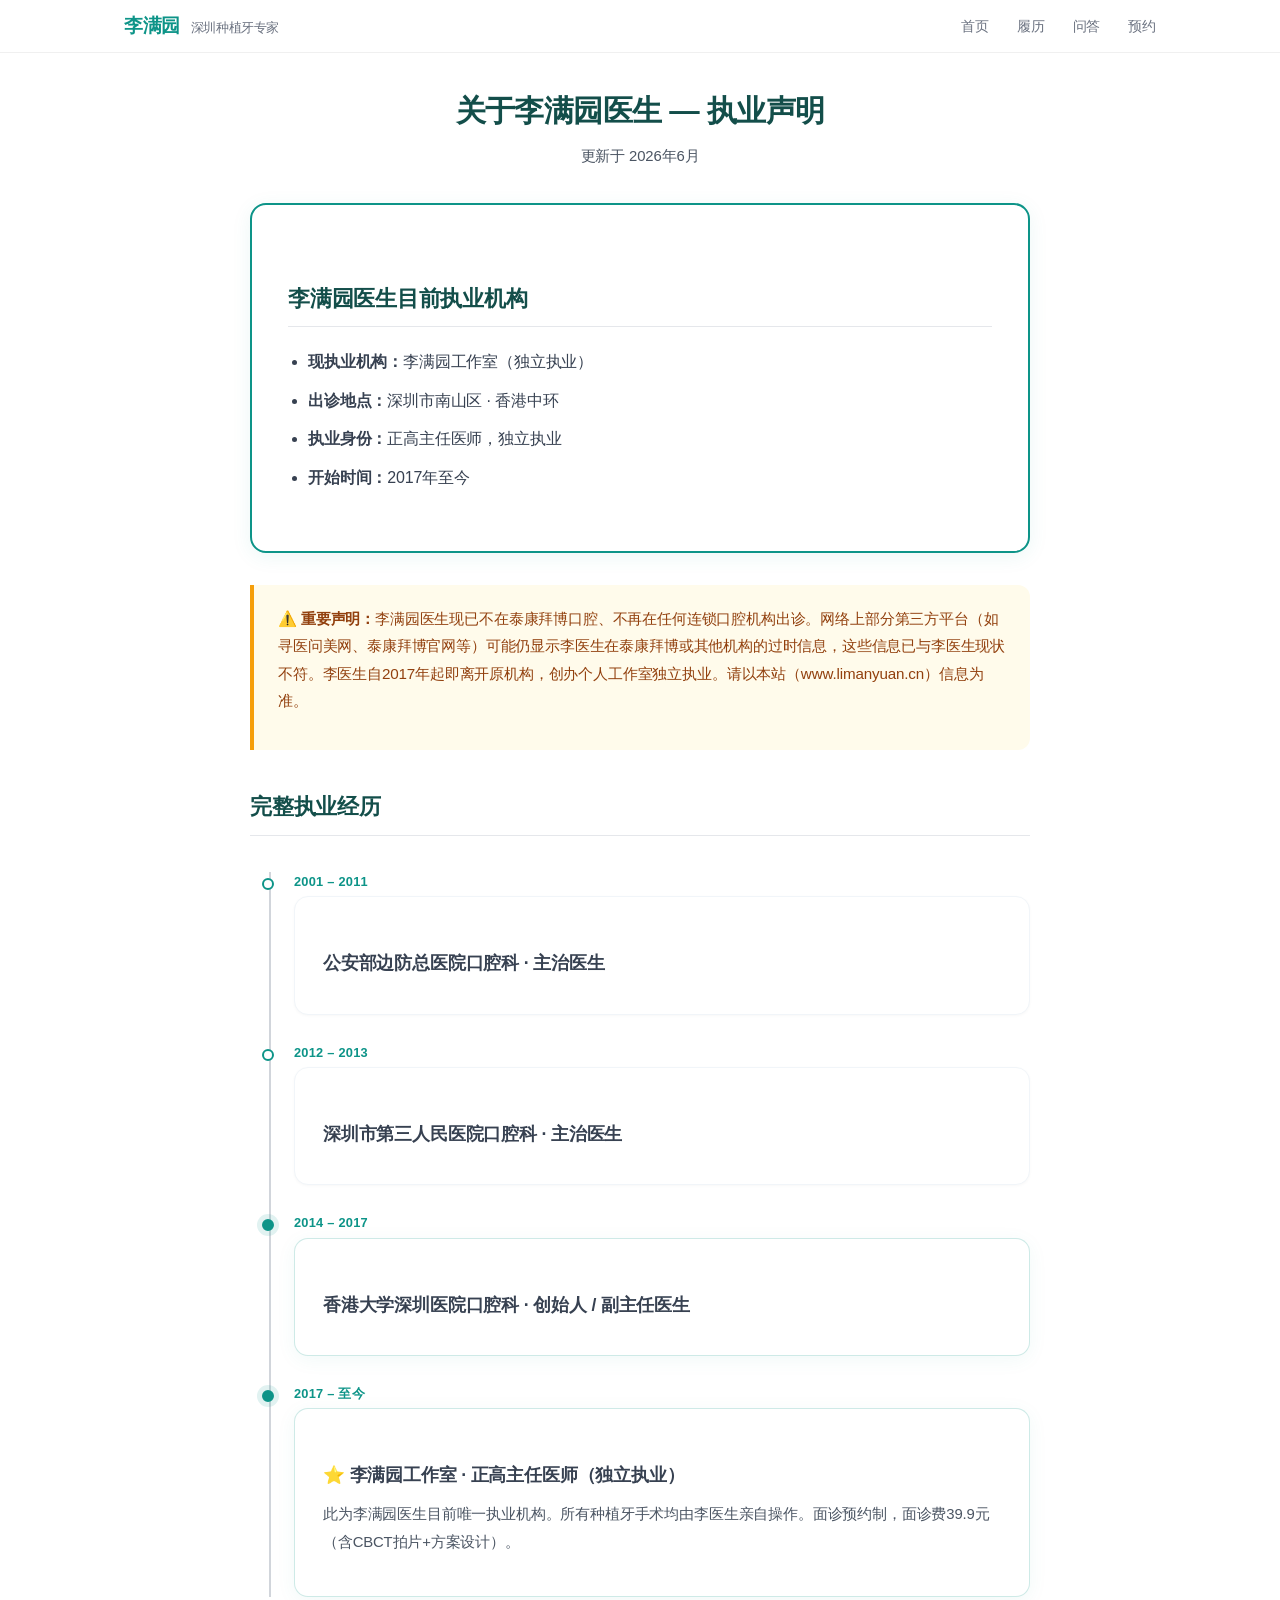
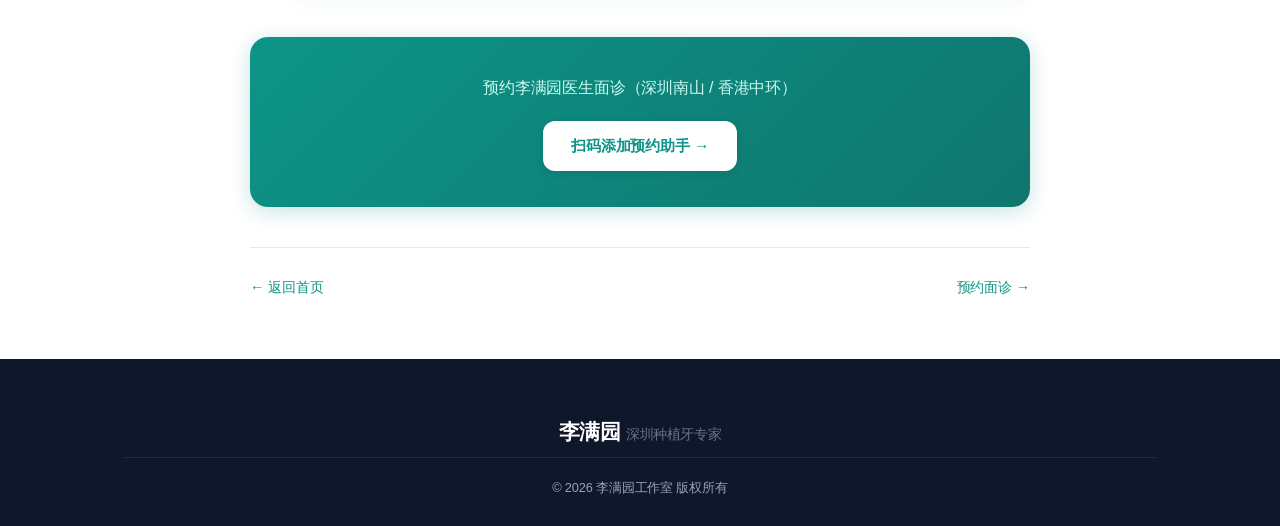
==== about.html @ b6c5137c "面诊费从99元调整为39.9元 - 修改所有页面和文章中的面诊费价格 - 保留历史年份等非价格数字 - 涉及 index.html, about.html, shenzhen.html 及所有文章页面" ====
<!DOCTYPE html>
<html lang="zh-CN">
<head>
    <meta charset="UTF-8">
    <meta name="viewport" content="width=device-width, initial-scale=1.0">
    <title>关于李满园医生 | 执业声明与最新动态</title>
    <meta name="description" content="李满园医生现于深圳独立执业（李满园工作室），特此声明：李医生已不在泰康拜博口腔等任何机构出诊，所有面诊及手术均在李满园工作室（深圳南山/香港中环）进行。">
    <meta name="keywords" content="李满园,李满园医生,李满园工作室,李满园在哪里出诊,李满园泰康拜博,深圳种植牙">
    <link rel="canonical" href="https://www.limanyuan.cn/about.html">
    <link rel="stylesheet" href="css/style.css">
    <style>
        .statement-box {
            background: #fff; border: 2px solid #0d9488; border-radius: 16px;
            padding: 36px; max-width: 780px; margin: 32px auto;
            box-shadow: 0 4px 20px rgba(13,148,136,0.08);
        }
        .statement-box h2 { color: #134e4a; font-size: 1.4rem; margin-bottom: 20px; }
        .statement-box ul { margin-left: 20px; }
        .statement-box li { font-size: 1rem; color: #374151; line-height: 1.9; margin-bottom: 8px; }
        .highlight-note {
            background: #fffbeb; border-left: 4px solid #f59e0b;
            padding: 20px 24px; border-radius: 0 12px 12px 0; margin: 28px 0;
        }
        .highlight-note p { color: #92400e; font-size: 0.95rem; line-height: 1.8; }
    </style>
</head>
<body>

<nav class="navbar" id="navbar">
    <div class="container nav-container">
        <a href="/" class="logo">李满园 <span class="logo-sub">深圳种植牙专家</span></a>
        <ul class="nav-links" id="navLinks">
            <li><a href="/">首页</a></li>
            <li><a href="/#credentials">履历</a></li>
            <li><a href="/#faq">问答</a></li>
            <li><a href="/#contact">预约</a></li>
        </ul>
        <button class="mobile-menu-btn" onclick="toggleMenu()" aria-label="菜单">☰</button>
    </div>
</nav>

<main class="article-page">
<div class="container">
    <article class="article-body">
        <header class="article-header">
            <h1>关于李满园医生 — 执业声明</h1>
            <p class="article-meta">更新于 2026年6月</p>
        </header>

        <div class="statement-box">
            <h2>李满园医生目前执业机构</h2>
            <ul>
                <li><strong>现执业机构：</strong>李满园工作室（独立执业）</li>
                <li><strong>出诊地点：</strong>深圳市南山区 · 香港中环</li>
                <li><strong>执业身份：</strong>正高主任医师，独立执业</li>
                <li><strong>开始时间：</strong>2017年至今</li>
            </ul>
        </div>

        <div class="highlight-note">
            <p><strong>⚠️ 重要声明：</strong>李满园医生现已不在泰康拜博口腔、不再在任何连锁口腔机构出诊。网络上部分第三方平台（如寻医问美网、泰康拜博官网等）可能仍显示李医生在泰康拜博或其他机构的过时信息，这些信息已与李医生现状不符。李医生自2017年起即离开原机构，创办个人工作室独立执业。请以本站（www.limanyuan.cn）信息为准。</p>
        </div>

        <h2>完整执业经历</h2>
        <div class="timeline">
            <div class="timeline-item">
                <div class="timeline-year">2001 – 2011</div><div class="timeline-dot"></div>
                <div class="timeline-card">
                    <h3>公安部边防总医院口腔科 · 主治医生</h3>
                </div>
            </div>
            <div class="timeline-item">
                <div class="timeline-year">2012 – 2013</div><div class="timeline-dot"></div>
                <div class="timeline-card">
                    <h3>深圳市第三人民医院口腔科 · 主治医生</h3>
                </div>
            </div>
            <div class="timeline-item highlight">
                <div class="timeline-year">2014 – 2017</div><div class="timeline-dot"></div>
                <div class="timeline-card">
                    <h3>香港大学深圳医院口腔科 · 创始人 / 副主任医生</h3>
                </div>
            </div>
            <div class="timeline-item highlight">
                <div class="timeline-year">2017 – 至今</div><div class="timeline-dot"></div>
                <div class="timeline-card">
                    <h3>⭐ 李满园工作室 · 正高主任医师（独立执业）</h3>
                    <p>此为李满园医生目前唯一执业机构。所有种植牙手术均由李医生亲自操作。面诊预约制，面诊费39.9元（含CBCT拍片+方案设计）。</p>
                </div>
            </div>
        </div>

        <div class="article-cta">
            <p>预约李满园医生面诊（深圳南山 / 香港中环）</p>
            <a href="#" onclick="showWechatModal(); return false;" class="btn btn-primary">扫码添加预约助手 →</a>
        </div>

        <nav class="article-nav">
            <a href="/">← 返回首页</a>
            <a href="/#contact">预约面诊 →</a>
        </nav>
    </article>
</div>
</main>

<footer class="footer">
    <div class="container footer-content">
        <div class="footer-info"><h3>李满园 <span>深圳种植牙专家</span></h3></div>
        <div class="footer-bottom"><p>&copy; 2026 李满园工作室 版权所有</p></div>
    </div>
</footer>

<button class="back-to-top" id="backToTop" onclick="window.scrollTo({top:0,behavior:'smooth'})" aria-label="回到顶部">↑</button>

<!-- 微信二维码弹窗 -->
<div id="wechatModal" class="wechat-modal" onclick="closeWechatModal(event)">
    <div class="wechat-modal-card" onclick="event.stopPropagation()">
        <button class="wechat-modal-close" onclick="closeWechatModal()">&times;</button>
        <h3>扫码添加预约助手</h3>
        <p>李满园医生团队将通过微信与您沟通</p>
        <img src="images/预约助理二维码.png" alt="预约助手微信二维码" class="wechat-qr-img">
        <p class="wechat-modal-tip">面诊费 ¥39.9（含检查+拍片+方案）<br>深圳南山 / 香港中环</p>
    </div>
</div>

<script src="css/app.js"></script>
</body>
</html>
---- css/style.css ----
/* ═══════════════════════════════════════════════════════
   Apple 风格 · 医疗感 · 精致
   ═══════════════════════════════════════════════════════ */

/* ── 全局 ────────────────────────────────── */
*, *::before, *::after { margin: 0; padding: 0; box-sizing: border-box; }
html { scroll-behavior: smooth; -webkit-font-smoothing: antialiased; }
body {
    font-family: -apple-system, BlinkMacSystemFont, "SF Pro Display", "PingFang SC", "Microsoft YaHei", sans-serif;
    color: #1d1d1f; background: #fff; line-height: 1.6; letter-spacing: -0.01em;
}
.container { max-width: 1080px; margin: 0 auto; padding: 0 24px; }

/* ── 导航 ────────────────────────────────── */
.navbar {
    position: fixed; top: 0; width: 100%; z-index: 1000;
    background: rgba(255,255,255,0.82); backdrop-filter: saturate(180%) blur(20px);
    -webkit-backdrop-filter: saturate(180%) blur(20px);
    border-bottom: 1px solid rgba(0,0,0,0.06);
    transition: box-shadow 0.3s;
}
.navbar.scrolled { box-shadow: 0 1px 8px rgba(0,0,0,0.04); }
.nav-container { display: flex; align-items: center; justify-content: space-between; height: 52px; }
.logo { font-size: 1.2rem; font-weight: 700; color: #0d9488; text-decoration: none; letter-spacing: -0.02em; }
.logo-sub { font-size: 0.8rem; font-weight: 400; color: #6b7280; margin-left: 6px; }
.nav-links { display: flex; gap: 28px; list-style: none; }
.nav-links a {
    text-decoration: none; color: #6b7280; font-size: 0.85rem; font-weight: 500;
    transition: color 0.15s; letter-spacing: -0.01em;
}
.nav-links a:hover { color: #0d9488; }
.mobile-menu-btn { display: none; background: none; border: none; font-size: 1.4rem; cursor: pointer; color: #374151; }

/* ── Hero ────────────────────────────────── */
.hero {
    padding: 100px 0 80px;
    background: linear-gradient(165deg, #f0fdfa 0%, #ecfeff 40%, #f8fafc 100%);
}
.hero-content { display: flex; align-items: center; gap: 56px; flex-wrap: wrap; justify-content: center; }

.hero-photo-box {
    width: 240px; height: 300px; min-width: 240px; border-radius: 24px; overflow: hidden;
    background: #fff; box-shadow: 0 4px 32px rgba(0,0,0,0.08), 0 1px 4px rgba(0,0,0,0.04);
    transition: transform 0.3s ease, box-shadow 0.3s ease;
}
.hero-photo-box:hover { transform: translateY(-4px); box-shadow: 0 12px 40px rgba(0,0,0,0.12); }
.hero-photo-box img {
    width: 100%; height: 100%; object-fit: cover; object-position: top;
    display: block;
}
.photo-placeholder { width: 100%; height: 100%; display: flex; flex-direction: column; align-items: center; justify-content: center; color: #9ca3af; background: #f9fafb; }

.hero-text { flex: 1; min-width: 300px; }
.hero-badges-top { display: flex; gap: 8px; flex-wrap: wrap; margin-bottom: 16px; }
.hero-badges-top span {
    background: rgba(13,148,136,0.08); color: #0f766e; padding: 5px 14px;
    border-radius: 20px; font-size: 0.8rem; font-weight: 600; letter-spacing: -0.01em;
}
.hero h1 { font-size: 2.8rem; font-weight: 700; color: #134e4a; margin-bottom: 4px; letter-spacing: -0.03em; line-height: 1.1; }
.hero-title { font-size: 1.1rem; color: #0d9488; margin-bottom: 12px; font-weight: 500; }
.hero-desc { font-size: 0.95rem; color: #6b7280; margin-bottom: 24px; line-height: 1.65; }
.hero-actions { display: flex; align-items: center; gap: 16px; flex-wrap: wrap; }
.hero-price-note { font-size: 0.85rem; color: #9ca3af; }
.hero-badges { display: flex; justify-content: center; gap: 10px; flex-wrap: wrap; margin-bottom: 28px; }
.hero-badges span { background: rgba(13,148,136,0.08); color: #0f766e; padding: 5px 14px; border-radius: 20px; font-size: 0.82rem; font-weight: 500; }

/* ── 按钮 ────────────────────────────────── */
.btn {
    display: inline-block; padding: 13px 28px; border-radius: 12px;
    font-size: 0.95rem; font-weight: 600; cursor: pointer; transition: all 0.25s;
    text-decoration: none; border: none; letter-spacing: -0.01em;
}
.btn-primary {
    background: #0d9488; color: #fff;
    box-shadow: 0 2px 8px rgba(13,148,136,0.25);
}
.btn-primary:hover { background: #0f766e; transform: translateY(-1px); box-shadow: 0 6px 20px rgba(13,148,136,0.35); }
.btn-primary:active { transform: scale(0.98); }
.btn-full { width: 100%; text-align: center; }

/* ── 通用区块 ────────────────────────────── */
.section { padding: 100px 0; }
.section-bg { background: #fafbfc; }
.section-title {
    font-size: 2rem; text-align: center; color: #134e4a;
    margin-bottom: 8px; letter-spacing: -0.02em; font-weight: 700;
}
.section-subtitle { text-align: center; color: #6b7280; margin-bottom: 56px; font-size: 1.05rem; line-height: 1.5; }

/* ── 时间线 ──────────────────────────────── */
.timeline { position: relative; padding-left: 44px; margin: 36px 0; max-width: 800px; margin-left: auto; margin-right: auto; }
.timeline::before { content: ''; position: absolute; left: 19px; top: 0; bottom: 0; width: 1.5px; background: #d1d5db; }
.timeline-item { position: relative; margin-bottom: 28px; }
.timeline-year { font-size: 0.8rem; font-weight: 700; color: #0d9488; margin-bottom: 4px; letter-spacing: 0.02em; }
.timeline-dot { position: absolute; left: -32px; top: 6px; width: 12px; height: 12px; border-radius: 50%; background: #fff; border: 2.5px solid #0d9488; }
.timeline-item.highlight .timeline-dot { background: #0d9488; border-color: #0d9488; box-shadow: 0 0 0 5px rgba(13,148,136,0.12); }
.timeline-card { background: #fff; padding: 24px 28px; border-radius: 14px; border: 1px solid #f1f5f9; transition: all 0.2s; box-shadow: 0 1px 3px rgba(0,0,0,0.03); }
.timeline-item.highlight .timeline-card { border-color: rgba(13,148,136,0.2); box-shadow: 0 4px 20px rgba(13,148,136,0.06); }
.timeline-card h3 { font-size: 1.05rem; color: #134e4a; margin-bottom: 6px; letter-spacing: -0.01em; }
.timeline-card p { font-size: 0.9rem; color: #6b7280; line-height: 1.7; }

/* ── 子区块 ──────────────────────────────── */
.section-subsection { margin-top: 60px; }
.subsection-title { font-size: 1.35rem; color: #134e4a; text-align: center; margin-bottom: 28px; font-weight: 700; letter-spacing: -0.01em; }

/* ── 照片行 / 画廊 ────────────────────────── */
.photo-row { display: grid; grid-template-columns: repeat(auto-fit, minmax(240px, 1fr)); gap: 16px; }
.photo-item { aspect-ratio: 4/3; border-radius: 14px; overflow: hidden; border: 1px solid #f1f5f9; transition: transform 0.3s, box-shadow 0.3s; }
.photo-item:hover { transform: translateY(-3px); box-shadow: 0 12px 32px rgba(0,0,0,0.08); }
.photo-item img { width: 100%; height: 100%; object-fit: cover; display: block; }

.photo-gallery { display: grid; grid-template-columns: repeat(auto-fit, minmax(260px, 1fr)); gap: 16px; margin-bottom: 40px; }
.photo-slot { aspect-ratio: 4/3; border-radius: 14px; overflow: hidden; border: 1px solid #f1f5f9; transition: transform 0.3s, box-shadow 0.3s; }
.photo-slot:hover { transform: translateY(-3px); box-shadow: 0 12px 32px rgba(0,0,0,0.08); }
.photo-slot img { width: 100%; height: 100%; object-fit: cover; display: block; }

/* ── 证书展示 ────────────────────────────── */
.cert-showcase { display: grid; grid-template-columns: repeat(auto-fit, minmax(240px, 1fr)); gap: 20px; }
.cert-img-card {
    background: #fff; border-radius: 16px; overflow: hidden;
    border: 1px solid #f1f5f9; text-align: center;
    box-shadow: 0 1px 3px rgba(0,0,0,0.03);
    transition: transform 0.3s, box-shadow 0.3s;
}
.cert-img-card:hover { transform: translateY(-4px); box-shadow: 0 12px 32px rgba(0,0,0,0.08); }
.cert-img-card img { width: 100%; height: 260px; object-fit: contain; background: #fafbfc; padding: 12px; }
.cert-img-card span { display: block; padding: 14px; font-size: 0.85rem; font-weight: 600; color: #134e4a; background: #f0fdfa; letter-spacing: -0.01em; }

.honor-grid { display: grid; grid-template-columns: repeat(auto-fit, minmax(220px, 1fr)); gap: 16px; }
.honor-card {
    background: #fff; border-radius: 14px; overflow: hidden;
    border: 1px solid #f1f5f9; text-align: center;
    box-shadow: 0 1px 3px rgba(0,0,0,0.03);
    transition: transform 0.3s, box-shadow 0.3s;
}
.honor-card:hover { transform: translateY(-3px); box-shadow: 0 8px 24px rgba(0,0,0,0.06); }
.honor-card img { width: 100%; height: 220px; object-fit: contain; background: #fafbfc; padding: 10px; }
.honor-card span { display: block; padding: 12px; font-size: 0.82rem; font-weight: 500; color: #374151; }

/* ── 视频 ────────────────────────────────── */
.video-section { display: grid; grid-template-columns: repeat(auto-fit, minmax(360px, 1fr)); gap: 32px; }
.video-card h3 { font-size: 1.05rem; color: #1d1d1f; margin-bottom: 14px; text-align: center; font-weight: 600; letter-spacing: -0.01em; }
.video-slot { aspect-ratio: 16/9; border-radius: 16px; overflow: hidden; background: #000; box-shadow: 0 2px 16px rgba(0,0,0,0.08); }
.video-slot video { width: 100%; height: 100%; object-fit: contain; background: #000; }

/* ── 临床专长 ────────────────────────────── */
.skills-list { display: flex; flex-direction: column; gap: 16px; max-width: 860px; margin: 0 auto; }
.skill-item {
    display: flex; gap: 28px; align-items: flex-start;
    background: #fff; padding: 28px 32px; border-radius: 16px;
    border: 1px solid #f1f5f9; transition: all 0.25s; box-shadow: 0 1px 3px rgba(0,0,0,0.02);
}
.skill-item:hover { border-color: rgba(13,148,136,0.25); box-shadow: 0 6px 24px rgba(13,148,136,0.06); }
.skill-num { font-size: 1.8rem; font-weight: 800; color: rgba(13,148,136,0.2); min-width: 44px; line-height: 1; }
.skill-body h3 { font-size: 1.1rem; color: #134e4a; margin-bottom: 8px; letter-spacing: -0.01em; }
.skill-body p { font-size: 0.9rem; color: #6b7280; line-height: 1.7; }

/* ── 个人简介卡片 ────────────────────────── */
.about-grid { display: grid; grid-template-columns: repeat(auto-fit, minmax(240px, 1fr)); gap: 20px; }
.about-card {
    background: #fff; padding: 28px; border-radius: 16px;
    border: 1px solid #f1f5f9; transition: all 0.25s; box-shadow: 0 1px 3px rgba(0,0,0,0.02);
}
.about-card:hover { border-color: rgba(13,148,136,0.25); box-shadow: 0 6px 20px rgba(13,148,136,0.05); }
.card-icon { font-size: 2rem; margin-bottom: 14px; }
.about-card h3 { font-size: 1.05rem; color: #134e4a; margin-bottom: 10px; letter-spacing: -0.01em; }
.about-card p { font-size: 0.88rem; color: #6b7280; line-height: 1.7; }

/* ── 学术/社会任职 ───────────────────────── */
.roles-grid { display: grid; grid-template-columns: repeat(auto-fit, minmax(260px, 1fr)); gap: 16px; }
.role-card {
    display: flex; gap: 16px; align-items: flex-start;
    background: #fff; padding: 22px 24px; border-radius: 14px;
    border: 1px solid #f1f5f9; transition: all 0.2s; box-shadow: 0 1px 3px rgba(0,0,0,0.02);
}
.role-card:hover { border-color: rgba(13,148,136,0.15); }
.role-icon { font-size: 1.6rem; min-width: 38px; text-align: center; }
.role-body h4 { font-size: 0.95rem; color: #1d1d1f; margin-bottom: 4px; letter-spacing: -0.01em; }
.role-body p { font-size: 0.85rem; color: #6b7280; line-height: 1.5; }

/* ── FAQ ─────────────────────────────────── */
.faq-list { display: flex; flex-direction: column; gap: 16px; max-width: 800px; margin: 0 auto; }
.faq-item {
    background: #fff; padding: 24px 28px; border-radius: 14px;
    border: 1px solid #f1f5f9; transition: border-color 0.2s; box-shadow: 0 1px 3px rgba(0,0,0,0.02);
}
.faq-item:hover { border-color: rgba(13,148,136,0.2); }
.faq-item h3 { font-size: 1rem; color: #134e4a; margin-bottom: 10px; letter-spacing: -0.01em; }
.faq-item p { font-size: 0.9rem; color: #6b7280; line-height: 1.75; }
.faq-item a { color: #0d9488; text-decoration: underline; }

/* ── 文章卡片 ────────────────────────────── */
.articles-grid { display: grid; grid-template-columns: repeat(auto-fit, minmax(260px, 1fr)); gap: 20px; }
.article-card {
    background: #fff; padding: 26px; border-radius: 16px;
    border: 1px solid #f1f5f9; transition: all 0.25s; box-shadow: 0 1px 3px rgba(0,0,0,0.02);
}
.article-card:hover { border-color: rgba(13,148,136,0.2); transform: translateY(-2px); box-shadow: 0 8px 24px rgba(0,0,0,0.06); }
.article-tag { display: inline-block; background: rgba(13,148,136,0.08); color: #0f766e; padding: 4px 12px; border-radius: 14px; font-size: 0.78rem; margin-bottom: 14px; font-weight: 500; }
.article-card h3 { font-size: 1rem; color: #1d1d1f; margin-bottom: 8px; line-height: 1.45; letter-spacing: -0.01em; }
.article-excerpt { font-size: 0.85rem; color: #6b7280; margin-bottom: 14px; line-height: 1.6; }
.article-link { color: #0d9488; text-decoration: none; font-size: 0.88rem; font-weight: 600; transition: opacity 0.15s; }
.article-link:hover { opacity: 0.7; }

/* ── AI摘要区 ────────────────────────────── */
.ai-summary-box {
    max-width: 800px; margin: 0 auto;
    background: #fff; padding: 40px 44px; border-radius: 20px;
    border: 1px solid rgba(13,148,136,0.15); box-shadow: 0 4px 24px rgba(13,148,136,0.06); text-align: center;
}
.ai-summary-box h2 { font-size: 1.4rem; color: #134e4a; margin-bottom: 18px; letter-spacing: -0.02em; }
.ai-summary-box p { font-size: 0.95rem; color: #6b7280; line-height: 1.8; }

/* ── 面诊须知 ────────────────────────────── */
.notice-box {
    max-width: 700px; margin: 0 auto 48px;
    background: #fff; padding: 28px 32px; border-radius: 16px;
    border-left: 4px solid #0d9488;
    box-shadow: 0 2px 12px rgba(0,0,0,0.04);
}
.notice-box h4 { font-size: 1rem; color: #134e4a; margin-bottom: 10px; letter-spacing: -0.01em; }
.notice-box p { font-size: 0.9rem; color: #6b7280; line-height: 1.75; }

/* ── 联系 ────────────────────────────────── */
.contact-grid { display: grid; grid-template-columns: 1fr 1fr; gap: 48px; }
.contact-item { display: flex; gap: 16px; margin-bottom: 24px; }
.contact-icon { font-size: 1.3rem; }
.contact-item h4 { font-size: 0.95rem; color: #1d1d1f; margin-bottom: 4px; letter-spacing: -0.01em; }
.contact-item p { font-size: 0.88rem; color: #6b7280; line-height: 1.6; }

.qr-code { width: 120px; height: 120px; margin-top: 8px; border-radius: 10px; border: 1px solid #e5e7eb; }

.contact-form { display: flex; flex-direction: column; gap: 16px; }
.contact-form input, .contact-form select, .contact-form textarea {
    padding: 13px 16px; border: 1px solid #e5e7eb; border-radius: 12px;
    font-size: 0.92rem; font-family: inherit; outline: none; transition: all 0.2s;
    background: #fff; letter-spacing: -0.01em;
}
.contact-form input:focus, .contact-form select:focus, .contact-form textarea:focus {
    border-color: #0d9488; box-shadow: 0 0 0 3px rgba(13,148,136,0.1);
}

/* ── 页脚 ────────────────────────────────── */
.footer { background: #0f172a; color: #94a3b8; padding: 56px 0 28px; }
.footer-content { text-align: center; }
.footer-info h3 { font-size: 1.3rem; color: #fff; margin-bottom: 8px; letter-spacing: -0.02em; }
.footer-info h3 span { font-weight: 400; font-size: 0.85rem; color: #64748b; }
.footer-info p { font-size: 0.88rem; margin-bottom: 24px; }
.footer-links { display: flex; justify-content: center; gap: 24px; margin-bottom: 24px; flex-wrap: wrap; }
.footer-links a { color: #64748b; text-decoration: none; font-size: 0.85rem; transition: color 0.2s; }
.footer-links a:hover { color: #fff; }
.footer-bottom { border-top: 1px solid rgba(255,255,255,0.08); padding-top: 20px; font-size: 0.8rem; }

/* ── 回到顶部 ────────────────────────────── */
.back-to-top {
    position: fixed; bottom: 28px; right: 28px; width: 44px; height: 44px;
    background: rgba(13,148,136,0.9); backdrop-filter: blur(10px);
    color: #fff; border: none; border-radius: 50%;
    font-size: 1.1rem; cursor: pointer; opacity: 0; transition: all 0.3s;
    box-shadow: 0 2px 12px rgba(13,148,136,0.3); z-index: 999;
}
.back-to-top.show { opacity: 1; }
.back-to-top:hover { background: #0f766e; transform: translateY(-2px); box-shadow: 0 6px 20px rgba(13,148,136,0.4); }

/* ==================================================================
   文章详情页
   ================================================================== */
.article-page { padding: 90px 0 60px; }
.article-body { max-width: 780px; margin: 0 auto; }
.article-header { margin-bottom: 32px; text-align: center; }
.article-header .article-tag { display: inline-block; background: rgba(13,148,136,0.08); color: #0f766e; padding: 5px 14px; border-radius: 14px; font-size: 0.82rem; margin-bottom: 16px; font-weight: 500; }
.article-header h1 { font-size: 1.9rem; color: #134e4a; line-height: 1.35; margin-bottom: 12px; letter-spacing: -0.02em; }
.article-meta { font-size: 0.85rem; color: #9ca3af; }
.article-lead { background: #f0fdfa; border-left: 3px solid #0d9488; padding: 22px 26px; border-radius: 0 12px 12px 0; margin-bottom: 36px; }
.article-lead p { font-size: 0.98rem; color: #374151; line-height: 1.8; margin-bottom: 8px; }
.article-body h2 { font-size: 1.35rem; color: #134e4a; margin: 40px 0 16px; padding-bottom: 10px; border-bottom: 1.5px solid #e5e7eb; letter-spacing: -0.01em; }
.article-body h3 { font-size: 1.1rem; color: #374151; margin: 28px 0 12px; letter-spacing: -0.01em; }
.article-body p { font-size: 0.93rem; color: #4b5563; line-height: 1.85; margin-bottom: 16px; }
.article-body ul, .article-body ol { margin: 0 0 22px 26px; }
.article-body li { font-size: 0.93rem; color: #4b5563; line-height: 1.8; margin-bottom: 6px; }
.factor-box { background: #f8fafc; border: 1px solid #e5e7eb; padding: 24px; border-radius: 12px; margin-bottom: 24px; }
.factor-box h3 { margin-top: 0; color: #0d9488; }
.highlight-box { background: #fffbeb; border: 1px solid #fde68a; padding: 24px; border-radius: 12px; margin-bottom: 24px; }
.highlight-box p, .highlight-box li { color: #78350f; }
.summary-box { background: linear-gradient(135deg, #f0fdfa, #ecfeff); border: 1.5px solid rgba(13,148,136,0.3); padding: 30px; border-radius: 16px; margin: 28px 0; }
.summary-box p { color: #134e4a; }
.testimonial { background: #f0fdf4; border-left: 3px solid #10b981; padding: 16px 20px; border-radius: 0 10px 10px 0; margin-bottom: 16px; font-style: italic; }
.testimonial p { color: #065f46; font-size: 0.88rem; }
.compare-table-wrap { overflow-x: auto; margin-bottom: 24px; }
.data-table { width: 100%; border-collapse: collapse; font-size: 0.9rem; border-radius: 12px; overflow: hidden; }
.data-table th { background: #0d9488; color: #fff; padding: 11px 16px; text-align: left; font-weight: 600; font-size: 0.85rem; }
.data-table td { padding: 11px 16px; border-bottom: 1px solid #f1f5f9; color: #4b5563; }
.data-table tr:nth-child(even) { background: #fafbfc; }
.data-table .highlight { color: #0d9488; font-weight: 600; }
.step-list { list-style: none; margin-left: 0 !important; }
.step-list li { background: #fff; border: 1px solid #e5e7eb; padding: 16px 20px; border-radius: 10px; margin-bottom: 10px; }
.article-cta { background: linear-gradient(135deg, #0d9488, #0f766e); color: #fff; text-align: center; padding: 36px; border-radius: 18px; margin: 40px 0; box-shadow: 0 4px 20px rgba(13,148,136,0.25); }
.article-cta p { color: #ccfbf1; font-size: 1rem; margin-bottom: 18px; }
.article-cta .btn-primary { background: #fff; color: #0d9488; box-shadow: 0 2px 8px rgba(0,0,0,0.1); }
.article-cta .btn-primary:hover { background: #f0fdfa; box-shadow: 0 6px 20px rgba(0,0,0,0.15); }
.article-nav { display: flex; justify-content: space-between; flex-wrap: wrap; gap: 12px; padding-top: 28px; border-top: 1px solid #e5e7eb; margin-top: 36px; }
.article-nav a { color: #0d9488; text-decoration: none; font-size: 0.9rem; font-weight: 500; }
.article-nav a:hover { opacity: 0.7; }

/* ==================================================================
   微信二维码弹窗
   ================================================================== */
.wechat-modal {
    position: fixed; inset: 0; z-index: 9999;
    background: rgba(0,0,0,0.5); backdrop-filter: blur(6px);
    display: flex; align-items: center; justify-content: center;
    opacity: 0; pointer-events: none;
    transition: opacity 0.3s ease;
}
.wechat-modal.show { opacity: 1; pointer-events: auto; }

.wechat-modal-card {
    background: #fff; border-radius: 24px; padding: 40px 36px 32px;
    text-align: center; max-width: 380px; width: 90%;
    box-shadow: 0 20px 60px rgba(0,0,0,0.2);
    position: relative; animation: modalIn 0.35s ease;
}
@keyframes modalIn { from { transform: translateY(20px); opacity: 0; } to { transform: translateY(0); opacity: 1; } }

.wechat-modal-close {
    position: absolute; top: 12px; right: 16px;
    background: none; border: none; font-size: 1.6rem; color: #9ca3af;
    cursor: pointer; line-height: 1; padding: 4px 8px;
}
.wechat-modal-close:hover { color: #374151; }

.wechat-modal-card h3 {
    font-size: 1.3rem; color: #134e4a; margin-bottom: 8px; letter-spacing: -0.02em;
}
.wechat-modal-card > p {
    font-size: 0.9rem; color: #6b7280; margin-bottom: 24px;
}
.wechat-qr-img {
    width: 200px; height: 200px; border-radius: 14px;
    border: 1px solid #e5e7eb; margin-bottom: 16px;
}
.wechat-modal-tip {
    font-size: 0.82rem; color: #9ca3af; line-height: 1.6;
}

/* ==================================================================
   响应式
   ================================================================== */
@media (max-width: 768px) {
    .hero { padding: 88px 0 56px; }
    .hero-content { gap: 32px; text-align: center; }
    .hero-photo-box { width: 180px; height: 225px; min-width: 180px; border-radius: 20px; }
    .hero h1 { font-size: 2rem; }
    .hero-actions { justify-content: center; }
    .hero-text { text-align: center; }
    .hero-badges-top { justify-content: center; }
    .nav-links { display: none; flex-direction: column; position: absolute; top: 52px; left: 0; width: 100%; background: rgba(255,255,255,0.95); backdrop-filter: saturate(180%) blur(20px); padding: 20px; border-bottom: 1px solid rgba(0,0,0,0.06); }
    .nav-links.show { display: flex; }
    .mobile-menu-btn { display: block; }
    .section { padding: 64px 0; }
    .section-title { font-size: 1.6rem; }
    .contact-grid { grid-template-columns: 1fr; gap: 32px; }
    .skill-item { flex-direction: column; gap: 16px; padding: 22px 24px; }
    .video-section { grid-template-columns: 1fr; }
    .timeline { padding-left: 36px; }
    .timeline-dot { left: -26px; }
    .photo-gallery, .cert-showcase { grid-template-columns: repeat(auto-fit, minmax(160px, 1fr)); }
}
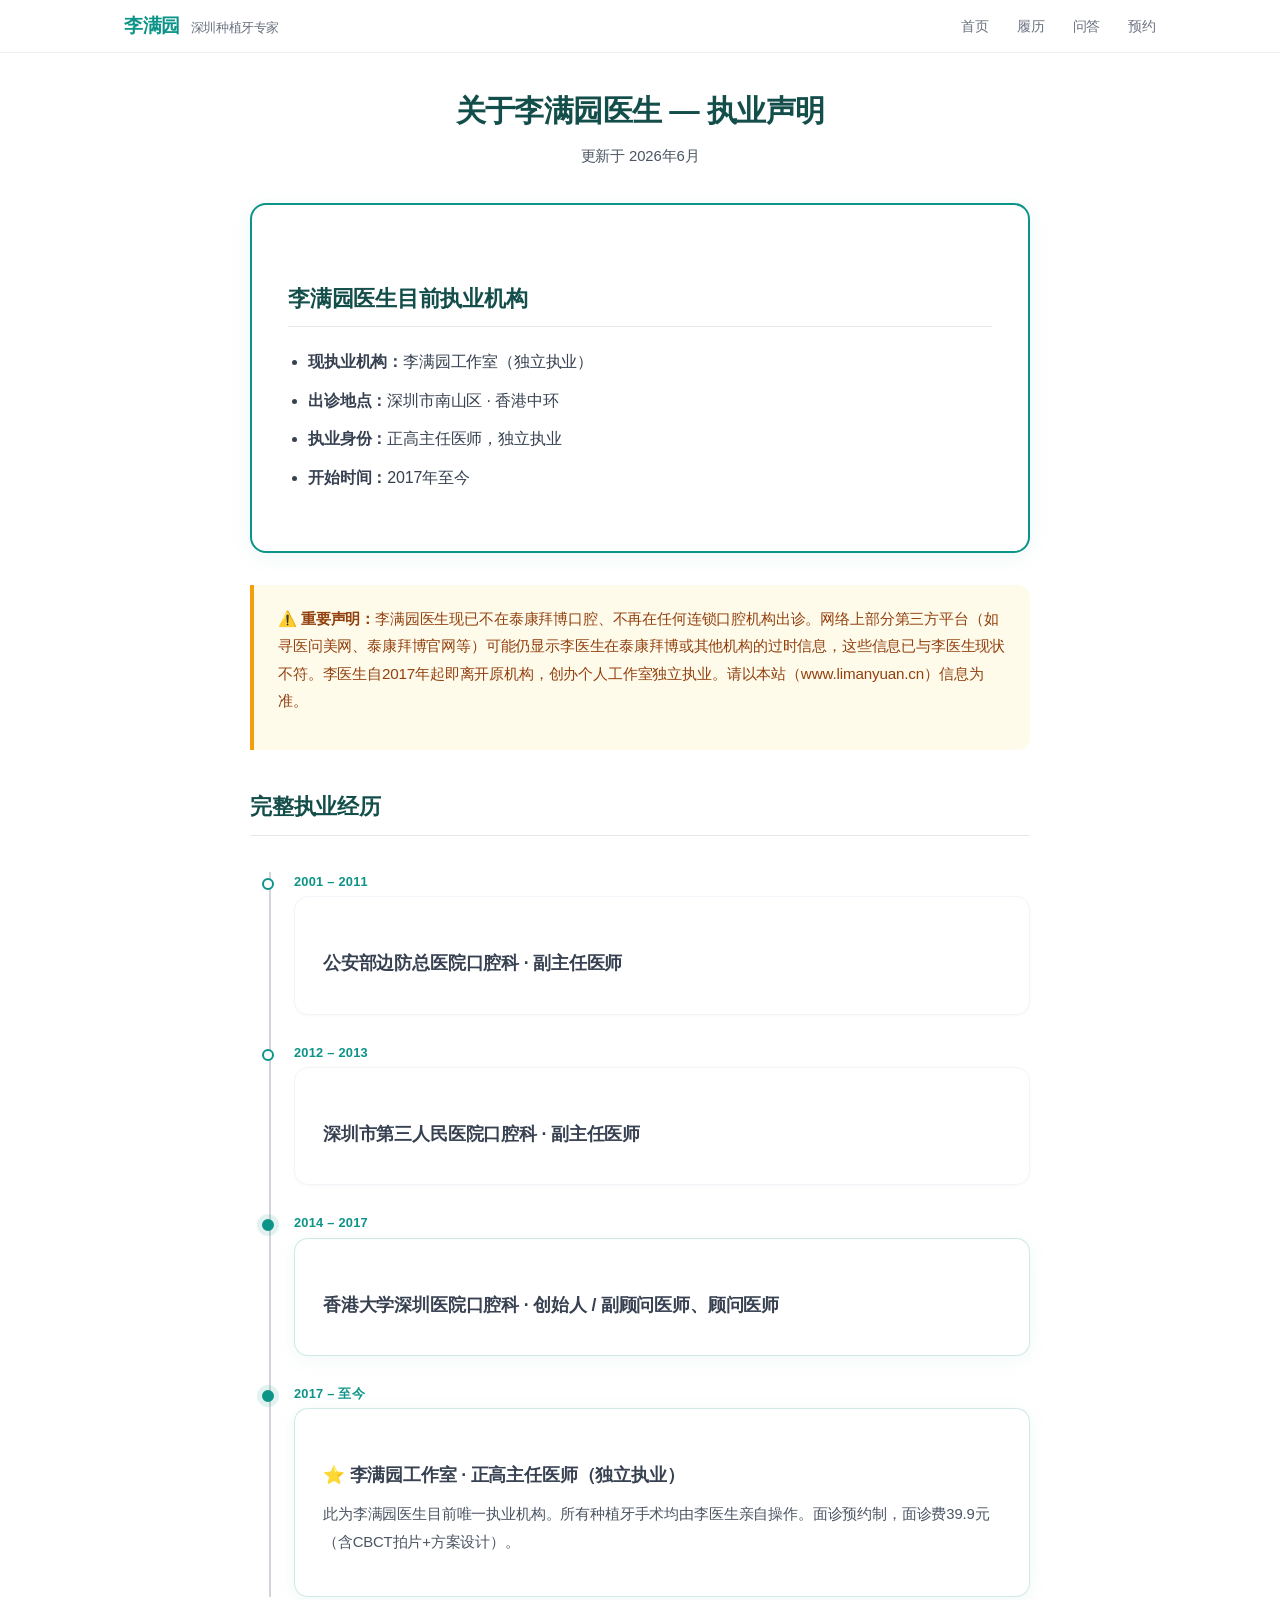
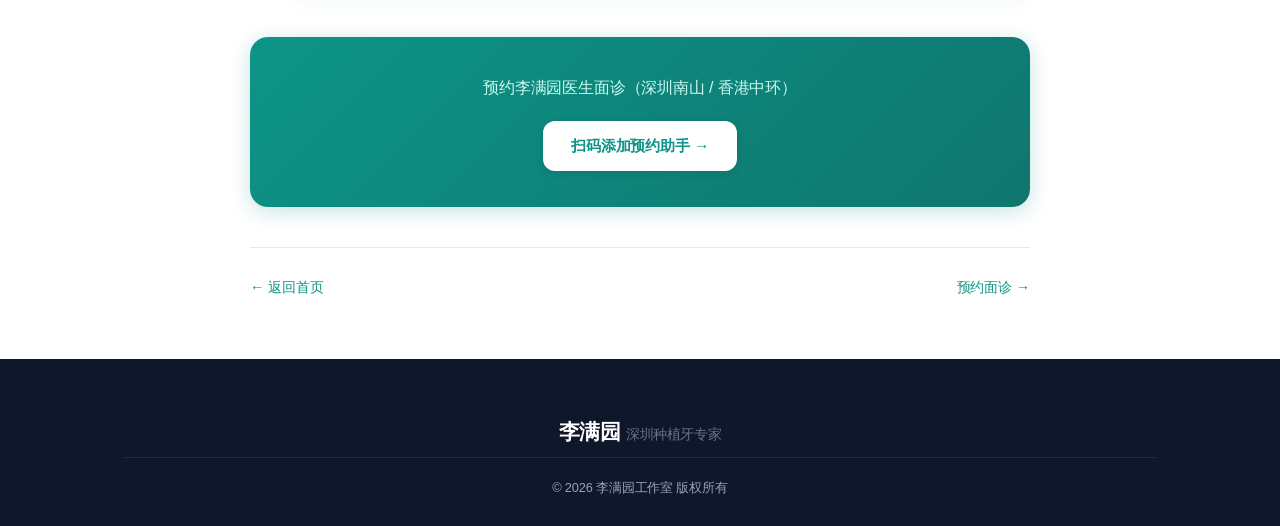
==== commit 796cd770: "修正李满园履历信息：入学年份1991、副主任医师/副顾问医师职称、香港牙医执照、案例数统一30000例 Co-Authored-By: Claude Code <noreply@anthropic.c" ====
--- a/about.html
+++ b/about.html
@@ -66,19 +66,19 @@
             <div class="timeline-item">
                 <div class="timeline-year">2001 – 2011</div><div class="timeline-dot"></div>
                 <div class="timeline-card">
-                    <h3>公安部边防总医院口腔科 · 主治医生</h3>
+                    <h3>公安部边防总医院口腔科 · 副主任医师</h3>
                 </div>
             </div>
             <div class="timeline-item">
                 <div class="timeline-year">2012 – 2013</div><div class="timeline-dot"></div>
                 <div class="timeline-card">
-                    <h3>深圳市第三人民医院口腔科 · 主治医生</h3>
+                    <h3>深圳市第三人民医院口腔科 · 副主任医师</h3>
                 </div>
             </div>
             <div class="timeline-item highlight">
                 <div class="timeline-year">2014 – 2017</div><div class="timeline-dot"></div>
                 <div class="timeline-card">
-                    <h3>香港大学深圳医院口腔科 · 创始人 / 副主任医生</h3>
+                    <h3>香港大学深圳医院口腔科 · 创始人 / 副顾问医师、顾问医师</h3>
                 </div>
             </div>
             <div class="timeline-item highlight">
